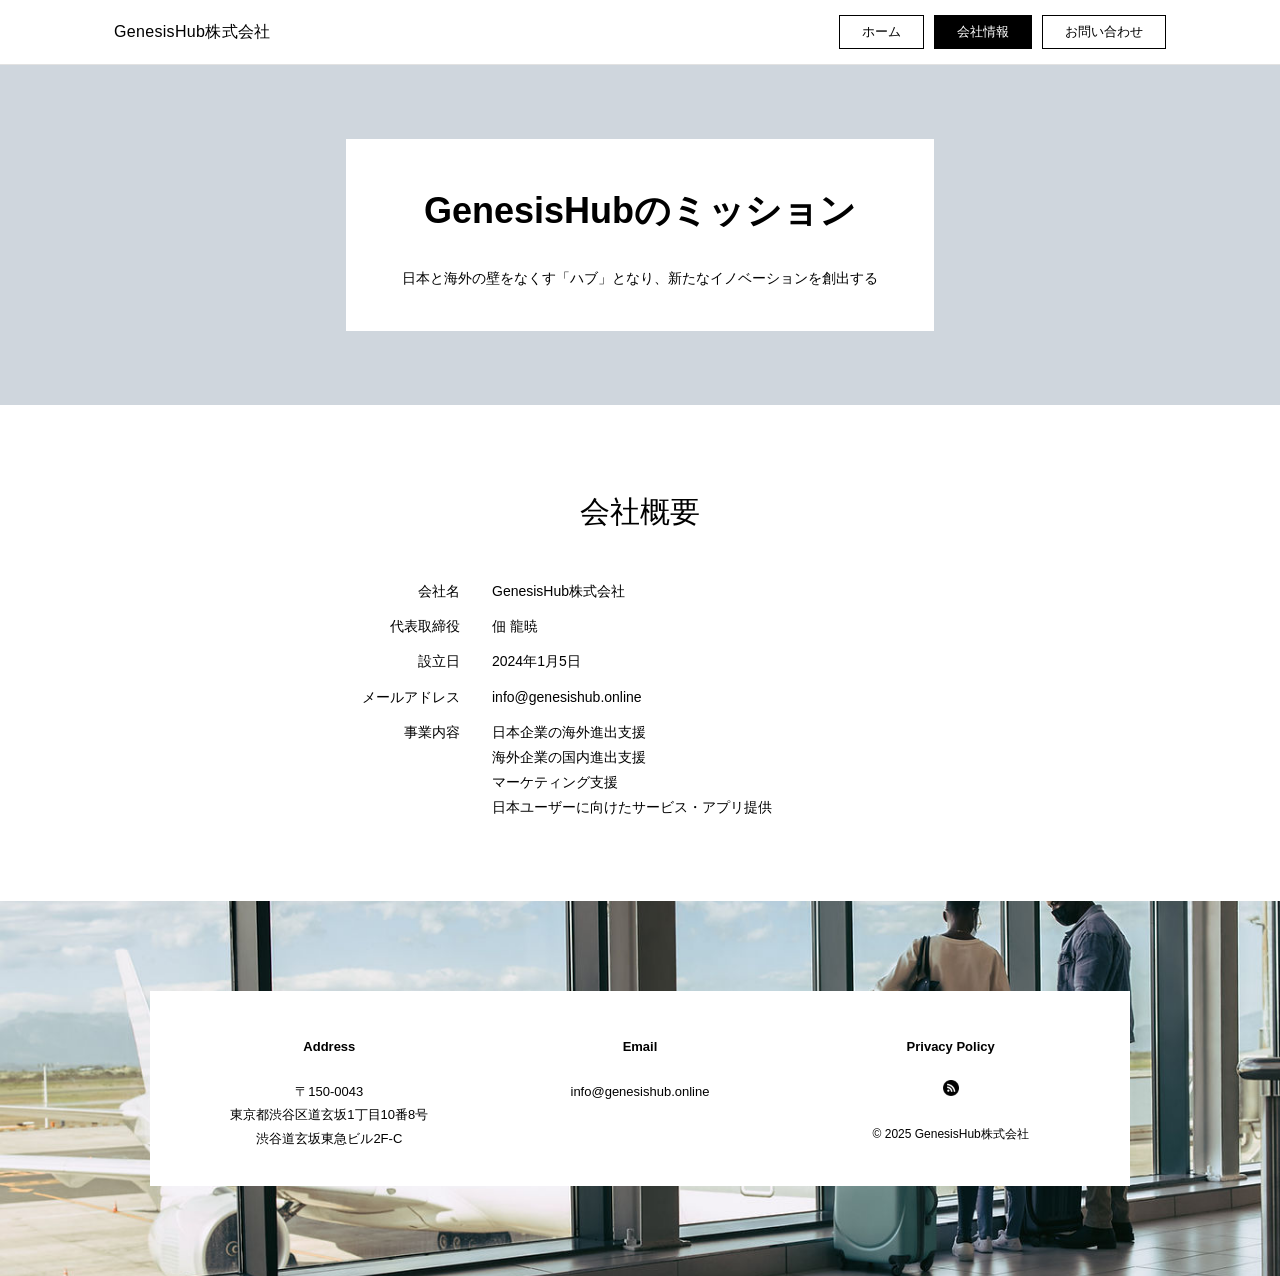
==== info.html @ 12818a6d "Migrate GenesisHub site from Wix to static HTML" ====
<!DOCTYPE html>
<html lang="ja">
<head>
  <meta charset="utf-8">
  <meta name="viewport" content="width=device-width, initial-scale=1">
  <title>会社情報 | GenesisHub</title>
  <meta name="description" content="GenesisHub株式会社の会社概要。日本と海外の壁をなくす「ハブ」となり、新たなイノベーションを創出する。">
  <link rel="canonical" href="https://www.genesishub.online/info">
  <link rel="icon" href="data:image/svg+xml,%3Csvg xmlns='http://www.w3.org/2000/svg' viewBox='0 0 32 32'%3E%3Crect width='32' height='32' fill='%23000'/%3E%3Ctext x='16' y='22' font-size='18' font-family='Helvetica,Arial' font-weight='700' fill='%23fff' text-anchor='middle'%3EG%3C/text%3E%3C/svg%3E">
  <link rel="stylesheet" href="style.css">
</head>
<body>

<header class="site-header">
  <div class="wrap">
    <a class="brand" href="./">GenesisHub株式会社</a>
    <nav class="nav" aria-label="メインメニュー">
      <a href="./">ホーム</a>
      <a href="info.html" aria-current="page">会社情報</a>
      <a href="./#contact">お問い合わせ</a>
    </nav>
  </div>
</header>

<main>
  <section class="page-hero">
    <div class="wrap">
      <div class="box">
        <h1>GenesisHubのミッション</h1>
        <p>日本と海外の壁をなくす「ハブ」となり、新たなイノベーションを創出する</p>
      </div>
    </div>
  </section>

  <section class="section company">
    <div class="wrap">
      <h2>会社概要</h2>
      <dl>
        <dt>会社名</dt><dd>GenesisHub株式会社</dd>
        <dt>代表取締役</dt><dd>佃 龍暁</dd>
        <dt>設立日</dt><dd>2024年1月5日</dd>
        <dt>メールアドレス</dt><dd><a href="mailto:info@genesishub.online">info@genesishub.online</a></dd>
        <dt>事業内容</dt>
        <dd>
          <ul>
            <li>日本企業の海外進出支援</li>
            <li>海外企業の国内進出支援</li>
            <li>マーケティング支援</li>
            <li>日本ユーザーに向けたサービス・アプリ提供</li>
          </ul>
        </dd>
      </dl>
    </div>
  </section>
</main>

<footer class="site-footer">
  <div class="wrap">
    <div class="box">
      <div>
        <h2>Address</h2>
        <p>〒150-0043<br>東京都渋谷区道玄坂1丁目10番8号<br>渋谷道玄坂東急ビル2F-C</p>
      </div>
      <div>
        <h2>Email</h2>
        <p><a href="mailto:info@genesishub.online">info@genesishub.online</a></p>
      </div>
      <div>
        <h2>Privacy Policy</h2>
        <a href="privacypolicy.html" aria-label="プライバシーポリシー"><img class="rss" src="images/rss.png" alt="" width="24" height="24"></a>
        <p class="copy">© 2025 GenesisHub株式会社</p>
      </div>
    </div>
  </div>
</footer>
</body>
</html>
---- style.css ----
/* GenesisHub株式会社 — static site styles (migrated from Wix) */
:root {
  --black: #000;
  --white: #fff;
  --gray: #8f8f8f;
  --line: #e2e2e2;
  --line-green: #06c755;
  --peach-a: #fdf6f3;
  --peach-b: #f3c8b8;
  --max: 1100px;
  --font: "Helvetica Neue", Helvetica, Arial, "Hiragino Kaku Gothic ProN", "Hiragino Sans", Meiryo, sans-serif;
}
* { box-sizing: border-box; }
html { scroll-behavior: smooth; }
body {
  margin: 0;
  font-family: var(--font);
  color: var(--black);
  background: var(--white);
  line-height: 1.8;
  font-size: 15px;
  -webkit-font-smoothing: antialiased;
}
a { color: inherit; text-decoration: none; }
img { max-width: 100%; display: block; }
.wrap { max-width: var(--max); margin: 0 auto; padding: 0 24px; }

/* Header */
.site-header {
  position: sticky; top: 0; z-index: 10;
  background: var(--white);
  border-bottom: 1px solid var(--line);
}
.site-header .wrap {
  display: flex; align-items: center; justify-content: space-between;
  height: 64px; gap: 16px;
}
.brand { font-size: 16px; letter-spacing: .02em; }
.nav { display: flex; gap: 10px; flex-wrap: wrap; justify-content: flex-end; }
.nav a {
  display: inline-block; padding: 7px 22px;
  border: 1px solid var(--black); font-size: 13px; line-height: 1.4;
  transition: background .15s, color .15s;
}
.nav a:hover, .nav a[aria-current="page"] { background: var(--black); color: var(--white); }

/* Hero (home) */
.hero {
  background: var(--black); color: var(--white);
  padding: 96px 0 104px;
}
.hero .wrap {
  display: grid; grid-template-columns: 1.05fr 1fr; gap: 56px; align-items: center;
}
.hero h1 {
  font-size: 40px; line-height: 1.2; font-weight: 700; margin: 0;
  letter-spacing: -.01em;
}
.hero h1 .ja { display: block; font-size: 32px; font-weight: 400; margin-top: 36px; }
.hero .lead p { margin: 0 0 22px; font-size: 15px; }
.hero .lead p:last-child { margin-bottom: 0; }
.hero .lead strong { font-weight: 700; }
.hero .lead::after { content: ""; display: block; width: 44px; height: 1px; background: var(--white); margin-top: 20px; }

/* Section heading pattern */
.section { padding: 80px 0; }
.section-title {
  text-align: center; font-size: 42px; font-weight: 700; line-height: 1.15;
  margin: 0 0 18px; letter-spacing: -.01em;
}
.section-title .ja { font-weight: 400; }
.section-sub { text-align: center; font-size: 13px; margin: 0 auto 56px; max-width: 760px; }

/* Services grid */
.cards { display: grid; grid-template-columns: repeat(4, 1fr); gap: 36px; }
.card { text-align: center; }
.card .icon {
  width: 121px; height: 121px; border-radius: 50%; object-fit: cover;
  margin: 0 auto 26px;
}
.card h3 { font-size: 17px; line-height: 1.35; margin: 0 0 22px; font-weight: 700; }
.card h3 .en { display: block; }
.card p { font-size: 13px; text-align: left; margin: 0; }
.card p.center { text-align: center; }

/* Strengths */
.strengths {
  background: linear-gradient(180deg, var(--peach-a) 0%, var(--peach-b) 100%);
}
.strengths .cards { gap: 40px; }
.strengths .shape { width: 64px; height: 64px; margin: 0 auto 26px; display: block; }
.strengths h3 { font-size: 24px; font-weight: 400; margin: 0 0 22px; line-height: 1.3; }
.strengths h3 .en { display: block; font-size: 19px; font-weight: 700; }
.strengths p { font-size: 13px; text-align: center; }

/* Services offered (games) */
.games .section-sub { margin-bottom: 40px; }
.banner { position: relative; overflow: hidden; }
.banner img { width: 100%; height: auto; }
.game {
  display: grid; grid-template-columns: 1fr 1.6fr; gap: 0; border: 1px solid var(--line);
  margin-top: 0;
}
.game .text { padding: 48px 40px; }
.game .text h2 { font-size: 34px; line-height: 1.15; margin: 0 0 22px; font-weight: 700; }
.game .text p { font-size: 13px; margin: 0 0 18px; }
.game .text h4 { font-size: 13px; margin: 26px 0 6px; }
.game .text ul { margin: 0 0 22px; padding-left: 20px; font-size: 13px; }
.game .text li { margin: 2px 0; }
.game .media img { width: 100%; height: 100%; object-fit: cover; }
.btn-line {
  display: inline-block; background: var(--line-green); color: var(--white);
  padding: 10px 24px; font-size: 13px; border-radius: 3px;
}
.btn-line:hover { filter: brightness(.95); }
.game-list { display: grid; grid-template-columns: 1fr 1fr; gap: 28px; margin-top: 28px; }
.game-list article { border: 1px solid var(--line); }
.game-list img { width: 100%; aspect-ratio: 16/9; object-fit: cover; }
.game-list h3 { font-size: 18px; margin: 18px 20px 6px; }
.game-list p { font-size: 13px; margin: 0 20px 20px; }

/* Contact */
.contact form {
  max-width: 760px; margin: 0 auto;
  display: grid; grid-template-columns: 1fr 1.4fr; gap: 20px 32px; align-items: start;
}
.contact label { display: block; font-size: 11px; margin-bottom: 4px; }
.contact input, .contact textarea {
  width: 100%; border: 1px solid var(--black); background: var(--white);
  padding: 8px 10px; font: inherit; font-size: 14px; border-radius: 0;
}
.contact textarea { min-height: 100%; height: 100%; resize: vertical; }
.contact .left { display: grid; gap: 14px; }
.contact .right { display: grid; height: 100%; }
.contact .right div { display: flex; flex-direction: column; height: 100%; }
.contact .right textarea { flex: 1; min-height: 220px; }
.contact button {
  grid-column: 1 / -1; width: 100%; background: var(--black); color: var(--white);
  border: 0; padding: 10px; font: inherit; font-size: 13px; cursor: pointer;
}
.contact button:hover { background: #222; }
.contact .note { grid-column: 1 / -1; font-size: 12px; color: var(--gray); text-align: center; margin: 0; }

/* Page hero (info) */
.page-hero {
  position: relative; min-height: 340px; display: flex; align-items: center;
  background: #cfd6dd url("images/hero-info.jpg") center / cover no-repeat;
}
.page-hero .box {
  background: var(--white); margin: 60px auto; padding: 40px 56px; max-width: 900px;
  text-align: center;
}
.page-hero h1 { font-size: 36px; margin: 0 0 22px; font-weight: 700; }
.page-hero p { margin: 0; font-size: 14px; }

/* Company table */
.company h2 { text-align: center; font-size: 30px; font-weight: 400; margin: 0 0 40px; }
.company dl {
  display: grid; grid-template-columns: 180px 1fr; gap: 10px 32px;
  max-width: 720px; margin: 0 auto; font-size: 14px;
}
.company dt { text-align: right; }
.company dd { margin: 0; }
.company dd ul { margin: 0; padding: 0; list-style: none; }

/* Privacy */
.policy { max-width: 860px; margin: 0 auto; font-size: 13px; }
.policy h1 { font-size: 44px; font-weight: 700; margin: 0 0 32px; }
.policy h2 { font-size: 13px; font-weight: 700; margin: 34px 0 8px; }
.policy ol, .policy ul { padding-left: 26px; margin: 8px 0; }
.policy li { margin: 4px 0; }
.policy .circled { list-style: none; padding-left: 26px; }
.policy .circled li { text-indent: -1.6em; }
.policy .dates { margin-top: 40px; }
.policy .dates p { margin: 2px 0; }

/* Footer */
.site-footer {
  position: relative; padding: 90px 0;
  background: #7a8a9a url("images/footer-bg.jpg") center / cover no-repeat;
}
.site-footer .box {
  background: var(--white); max-width: 980px; margin: 0 auto; padding: 44px 40px 36px;
  display: grid; grid-template-columns: repeat(3, 1fr); gap: 32px; text-align: center;
  font-size: 13px;
}
.site-footer h2 { font-size: 13px; font-weight: 700; margin: 0 0 22px; }
.site-footer p { margin: 0; }
.site-footer .rss { width: 16px; height: 16px; margin: 0 auto 22px; }
.site-footer .copy { margin-top: 28px; font-size: 12px; }

/* Responsive */
@media (max-width: 900px) {
  .cards { grid-template-columns: repeat(2, 1fr); }
  .hero .wrap { grid-template-columns: 1fr; gap: 36px; }
  .hero h1 { font-size: 32px; }
  .hero h1 .ja { font-size: 26px; margin-top: 24px; }
  .section-title { font-size: 32px; }
  .game { grid-template-columns: 1fr; }
  .game .media img { max-height: 380px; }
  .site-footer .box { grid-template-columns: 1fr; }
}
@media (max-width: 600px) {
  .site-header .wrap { height: auto; padding-top: 10px; padding-bottom: 10px; flex-direction: column; align-items: flex-start; }
  .nav a { padding: 6px 14px; }
  .cards { grid-template-columns: 1fr; }
  .card p { text-align: center; }
  .contact form { grid-template-columns: 1fr; }
  .contact .right textarea { min-height: 160px; }
  .company dl { grid-template-columns: 1fr; gap: 2px; }
  .company dt { text-align: left; font-weight: 700; margin-top: 12px; }
  .game-list { grid-template-columns: 1fr; }
  .page-hero .box { padding: 28px 22px; margin: 32px 16px; }
  .policy h1 { font-size: 32px; }
}
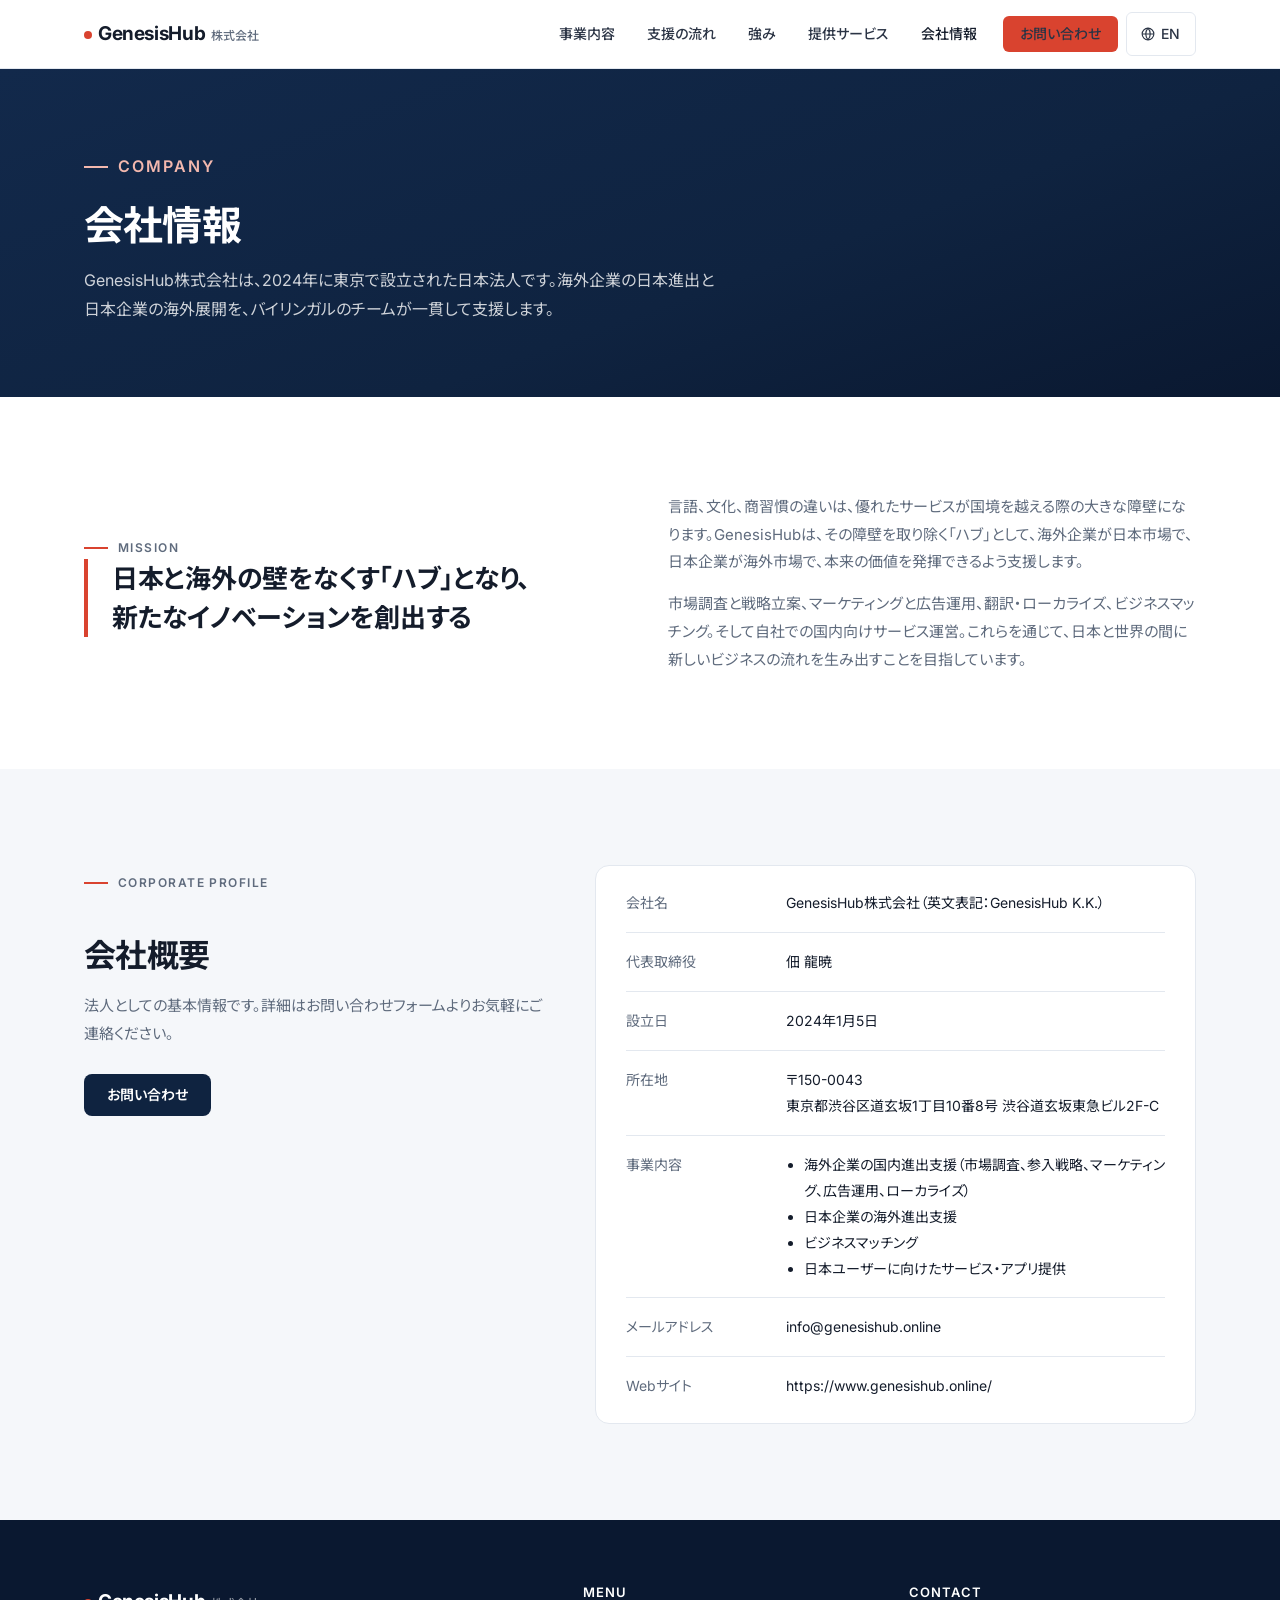
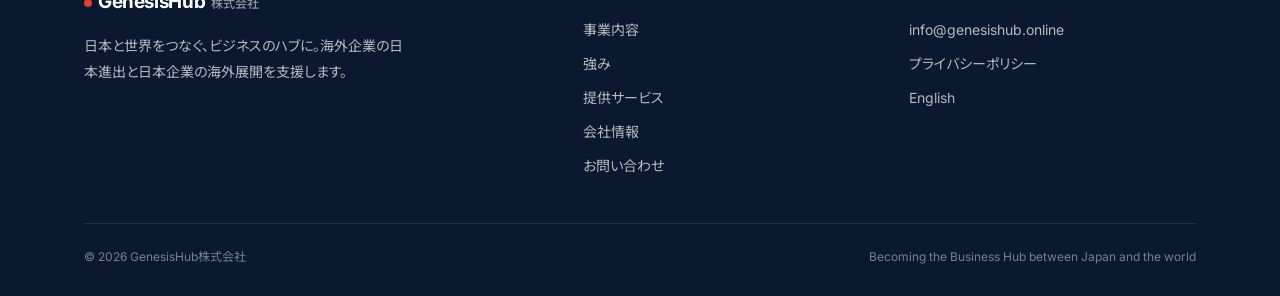
==== commit 92309867: "Redesign site: modern corporate look, JA trust-first and EN market-entry homepages - New design syst" ====
--- a/info.html
+++ b/info.html
@@ -3,21 +3,35 @@
 <head>
   <meta charset="utf-8">
   <meta name="viewport" content="width=device-width, initial-scale=1">
-  <title>会社情報 | GenesisHub</title>
-  <meta name="description" content="GenesisHub株式会社の会社概要。日本と海外の壁をなくす「ハブ」となり、新たなイノベーションを創出する。">
+  <title>会社情報 | GenesisHub株式会社</title>
+  <meta name="description" content="GenesisHub株式会社の会社情報。ミッション、会社概要、事業内容をご紹介します。">
   <link rel="canonical" href="https://www.genesishub.online/info">
-  <link rel="icon" href="data:image/svg+xml,%3Csvg xmlns='http://www.w3.org/2000/svg' viewBox='0 0 32 32'%3E%3Crect width='32' height='32' fill='%23000'/%3E%3Ctext x='16' y='22' font-size='18' font-family='Helvetica,Arial' font-weight='700' fill='%23fff' text-anchor='middle'%3EG%3C/text%3E%3C/svg%3E">
+  <meta property="og:title" content="会社情報 | GenesisHub株式会社">
+  <meta property="og:description" content="日本と海外の壁をなくす「ハブ」となり、新たなイノベーションを創出する。">
+  <meta property="og:url" content="https://www.genesishub.online/info">
+  <link rel="icon" href="data:image/svg+xml,%3Csvg xmlns='http://www.w3.org/2000/svg' viewBox='0 0 32 32'%3E%3Crect width='32' height='32' rx='6' fill='%230f2340'/%3E%3Ctext x='16' y='22' font-size='18' font-family='Helvetica,Arial' font-weight='700' fill='%23fff' text-anchor='middle'%3EG%3C/text%3E%3Ccircle cx='25' cy='8' r='3' fill='%23d9432f'/%3E%3C/svg%3E">
+  <link rel="preconnect" href="https://fonts.googleapis.com">
+  <link rel="preconnect" href="https://fonts.gstatic.com" crossorigin>
+  <link rel="stylesheet" href="https://fonts.googleapis.com/css2?family=Inter:wght@400;500;600;700&family=Noto+Sans+JP:wght@400;500;700&display=swap">
   <link rel="stylesheet" href="style.css">
 </head>
 <body>
 
 <header class="site-header">
   <div class="wrap">
-    <a class="brand" href="./">GenesisHub株式会社</a>
-    <nav class="nav" aria-label="メインメニュー">
-      <a href="./">ホーム</a>
+    <a class="brand" href="./"><span class="dot"></span>GenesisHub <small>株式会社</small></a>
+    <button class="menu-btn" type="button" aria-label="メニュー" aria-expanded="false" aria-controls="nav"><span></span></button>
+    <nav class="nav" id="nav" aria-label="メインメニュー">
+      <a href="./#services">事業内容</a>
+      <a href="./#process">支援の流れ</a>
+      <a href="./#strengths">強み</a>
+      <a href="./#products">提供サービス</a>
       <a href="info.html" aria-current="page">会社情報</a>
-      <a href="./#contact">お問い合わせ</a>
+      <a class="btn btn-primary" href="./#contact">お問い合わせ</a>
+      <a class="lang" href="en/" hreflang="en" lang="en" title="English">
+        <svg viewBox="0 0 24 24" fill="none" stroke="currentColor" stroke-width="2" aria-hidden="true"><circle cx="12" cy="12" r="10"/><path d="M2 12h20M12 2a15 15 0 0 1 0 20M12 2a15 15 0 0 0 0 20"/></svg>
+        EN
+      </a>
     </nav>
   </div>
 </header>
@@ -25,53 +39,85 @@
 <main>
   <section class="page-hero">
     <div class="wrap">
-      <div class="box">
-        <h1>GenesisHubのミッション</h1>
-        <p>日本と海外の壁をなくす「ハブ」となり、新たなイノベーションを創出する</p>
+      <p class="eyebrow">Company</p>
+      <h1>会社情報</h1>
+      <p>GenesisHub株式会社は、2024年に東京で設立された日本法人です。海外企業の日本進出と日本企業の海外展開を、バイリンガルのチームが一貫して支援します。</p>
+    </div>
+  </section>
+
+  <section class="section">
+    <div class="wrap">
+      <div class="mission">
+        <div>
+          <p class="eyebrow">Mission</p>
+          <blockquote>日本と海外の壁をなくす「ハブ」となり、<br>新たなイノベーションを創出する</blockquote>
+        </div>
+        <div>
+          <p>言語、文化、商習慣の違いは、優れたサービスが国境を越える際の大きな障壁になります。GenesisHubは、その障壁を取り除く「ハブ」として、海外企業が日本市場で、日本企業が海外市場で、本来の価値を発揮できるよう支援します。</p>
+          <p style="margin-top:14px">市場調査と戦略立案、マーケティングと広告運用、翻訳・ローカライズ、ビジネスマッチング。そして自社での国内向けサービス運営。これらを通じて、日本と世界の間に新しいビジネスの流れを生み出すことを目指しています。</p>
+        </div>
       </div>
     </div>
   </section>
 
-  <section class="section company">
+  <section class="section alt">
     <div class="wrap">
-      <h2>会社概要</h2>
-      <dl>
-        <dt>会社名</dt><dd>GenesisHub株式会社</dd>
-        <dt>代表取締役</dt><dd>佃 龍暁</dd>
-        <dt>設立日</dt><dd>2024年1月5日</dd>
-        <dt>メールアドレス</dt><dd><a href="mailto:info@genesishub.online">info@genesishub.online</a></dd>
-        <dt>事業内容</dt>
-        <dd>
-          <ul>
-            <li>日本企業の海外進出支援</li>
-            <li>海外企業の国内進出支援</li>
-            <li>マーケティング支援</li>
-            <li>日本ユーザーに向けたサービス・アプリ提供</li>
-          </ul>
-        </dd>
-      </dl>
+      <div class="company-card">
+        <div class="intro">
+          <p class="eyebrow">Corporate Profile</p>
+          <h2>会社概要</h2>
+          <p>法人としての基本情報です。詳細はお問い合わせフォームよりお気軽にご連絡ください。</p>
+          <a class="btn btn-navy" href="./#contact">お問い合わせ</a>
+        </div>
+        <dl>
+          <div class="row"><dt>会社名</dt><dd>GenesisHub株式会社（英文表記：GenesisHub K.K.）</dd></div>
+          <div class="row"><dt>代表取締役</dt><dd>佃 龍暁</dd></div>
+          <div class="row"><dt>設立日</dt><dd>2024年1月5日</dd></div>
+          <div class="row"><dt>所在地</dt><dd>〒150-0043<br>東京都渋谷区道玄坂1丁目10番8号 渋谷道玄坂東急ビル2F-C</dd></div>
+          <div class="row"><dt>事業内容</dt><dd><ul><li>海外企業の国内進出支援（市場調査、参入戦略、マーケティング、広告運用、ローカライズ）</li><li>日本企業の海外進出支援</li><li>ビジネスマッチング</li><li>日本ユーザーに向けたサービス・アプリ提供</li></ul></dd></div>
+          <div class="row"><dt>メールアドレス</dt><dd><a href="mailto:info@genesishub.online">info@genesishub.online</a></dd></div>
+          <div class="row"><dt>Webサイト</dt><dd><a href="https://www.genesishub.online/">https://www.genesishub.online/</a></dd></div>
+        </dl>
+      </div>
     </div>
+  </section>
+
   </section>
 </main>
 
 <footer class="site-footer">
   <div class="wrap">
-    <div class="box">
+    <div class="cols">
       <div>
-        <h2>Address</h2>
-        <p>〒150-0043<br>東京都渋谷区道玄坂1丁目10番8号<br>渋谷道玄坂東急ビル2F-C</p>
+        <a class="brand" href="./"><span class="dot"></span>GenesisHub <small>株式会社</small></a>
+        <p class="tagline">日本と世界をつなぐ、ビジネスのハブに。海外企業の日本進出と日本企業の海外展開を支援します。</p>
       </div>
       <div>
-        <h2>Email</h2>
-        <p><a href="mailto:info@genesishub.online">info@genesishub.online</a></p>
+        <h2>Menu</h2>
+        <ul>
+          <li><a href="./#services">事業内容</a></li>
+          <li><a href="./#strengths">強み</a></li>
+          <li><a href="./#products">提供サービス</a></li>
+          <li><a href="info.html">会社情報</a></li>
+          <li><a href="./#contact">お問い合わせ</a></li>
+        </ul>
       </div>
       <div>
-        <h2>Privacy Policy</h2>
-        <a href="privacypolicy.html" aria-label="プライバシーポリシー"><img class="rss" src="images/rss.png" alt="" width="24" height="24"></a>
-        <p class="copy">© 2025 GenesisHub株式会社</p>
+        <h2>Contact</h2>
+        <ul>
+          <li><a href="mailto:info@genesishub.online">info@genesishub.online</a></li>
+          <li><a href="privacypolicy.html">プライバシーポリシー</a></li>
+          <li><a href="en/" hreflang="en" lang="en">English</a></li>
+        </ul>
       </div>
+    </div>
+    <div class="bottom">
+      <p>© 2026 GenesisHub株式会社</p>
+      <p>Becoming the Business Hub between Japan and the world</p>
     </div>
   </div>
 </footer>
+
+<script src="site.js" defer></script>
 </body>
 </html>
--- a/style.css
+++ b/style.css
@@ -1,215 +1,283 @@
-/* GenesisHub株式会社 — static site styles (migrated from Wix) */
+/* GenesisHub株式会社 — site styles (redesign 2026) */
 :root {
-  --black: #000;
-  --white: #fff;
-  --gray: #8f8f8f;
-  --line: #e2e2e2;
+  --navy: #0f2340;
+  --navy-deep: #0a1830;
+  --ink: #141c2b;
+  --text: #2b3445;
+  --muted: #5f6b7d;
+  --accent: #d9432f;
+  --accent-dark: #b9351f;
+  --accent-soft: #fbe9e6;
+  --bg: #ffffff;
+  --surface: #f5f7fa;
+  --border: #e3e8ef;
   --line-green: #06c755;
-  --peach-a: #fdf6f3;
-  --peach-b: #f3c8b8;
-  --max: 1100px;
-  --font: "Helvetica Neue", Helvetica, Arial, "Hiragino Kaku Gothic ProN", "Hiragino Sans", Meiryo, sans-serif;
+  --max: 1160px;
+  --radius: 14px;
+  --shadow: 0 1px 2px rgba(15,35,64,.05), 0 8px 24px -12px rgba(15,35,64,.18);
+  --font: "Inter", "Noto Sans JP", "Hiragino Sans", "Hiragino Kaku Gothic ProN", Meiryo, system-ui, sans-serif;
 }
 * { box-sizing: border-box; }
-html { scroll-behavior: smooth; }
+html { scroll-behavior: smooth; scroll-padding-top: 84px; }
 body {
-  margin: 0;
-  font-family: var(--font);
-  color: var(--black);
-  background: var(--white);
-  line-height: 1.8;
-  font-size: 15px;
-  -webkit-font-smoothing: antialiased;
+  margin: 0; font-family: var(--font); color: var(--text); background: var(--bg);
+  line-height: 1.85; font-size: 15px; -webkit-font-smoothing: antialiased;
+  font-feature-settings: "palt";
 }
 a { color: inherit; text-decoration: none; }
 img { max-width: 100%; display: block; }
+h1, h2, h3, h4 { color: var(--ink); line-height: 1.3; margin: 0; letter-spacing: -.01em; }
+p { margin: 0; }
 .wrap { max-width: var(--max); margin: 0 auto; padding: 0 24px; }
+.sr-only { position: absolute; width: 1px; height: 1px; overflow: hidden; clip: rect(0 0 0 0); white-space: nowrap; }
+
+/* Buttons */
+.btn {
+  display: inline-flex; align-items: center; justify-content: center; gap: 8px;
+  padding: 12px 22px; border-radius: 8px; font-size: 14px; font-weight: 600; line-height: 1.2;
+  border: 1px solid transparent; cursor: pointer; transition: background .15s, color .15s, border-color .15s, transform .15s;
+  font-family: inherit;
+}
+.btn-primary { background: var(--accent); color: #fff; }
+.btn-primary:hover { background: var(--accent-dark); }
+.btn-outline { border-color: rgba(255,255,255,.4); color: #fff; }
+.btn-outline:hover { background: rgba(255,255,255,.1); }
+.btn-ghost { border-color: var(--border); color: var(--ink); background: #fff; }
+.btn-ghost:hover { border-color: var(--navy); }
+.btn-navy { background: var(--navy); color: #fff; }
+.btn-navy:hover { background: var(--navy-deep); }
+.btn-line { background: var(--line-green); color: #fff; }
+.btn-line:hover { filter: brightness(.94); }
+.btn svg { width: 16px; height: 16px; }
 
 /* Header */
 .site-header {
-  position: sticky; top: 0; z-index: 10;
-  background: var(--white);
-  border-bottom: 1px solid var(--line);
-}
-.site-header .wrap {
-  display: flex; align-items: center; justify-content: space-between;
-  height: 64px; gap: 16px;
-}
-.brand { font-size: 16px; letter-spacing: .02em; }
-.nav { display: flex; gap: 10px; flex-wrap: wrap; justify-content: flex-end; }
-.nav a {
-  display: inline-block; padding: 7px 22px;
-  border: 1px solid var(--black); font-size: 13px; line-height: 1.4;
-  transition: background .15s, color .15s;
-}
-.nav a:hover, .nav a[aria-current="page"] { background: var(--black); color: var(--white); }
-
-/* Hero (home) */
+  position: sticky; top: 0; z-index: 50;
+  background: rgba(255,255,255,.92); backdrop-filter: saturate(160%) blur(10px);
+  border-bottom: 1px solid var(--border);
+}
+.site-header .wrap { display: flex; align-items: center; justify-content: space-between; height: 68px; gap: 24px; }
+.brand { display: flex; align-items: baseline; gap: 6px; font-weight: 700; font-size: 19px; color: var(--ink); letter-spacing: -.02em; white-space: nowrap; }
+.brand .dot { display: inline-block; width: 8px; height: 8px; border-radius: 50%; background: var(--accent); transform: translateY(-1px); }
+.brand small { font-size: 12px; font-weight: 500; color: var(--muted); letter-spacing: 0; }
+.nav { display: flex; align-items: center; gap: 4px; }
+.nav a { padding: 8px 14px; font-size: 14px; font-weight: 500; color: var(--text); border-radius: 6px; }
+.nav a:hover { color: var(--ink); background: var(--surface); }
+.nav a[aria-current="page"] { color: var(--ink); }
+.nav .btn { margin-left: 8px; padding: 9px 16px; }
+.lang {
+  display: inline-flex; align-items: center; gap: 6px; padding: 7px 12px; margin-left: 4px;
+  border: 1px solid var(--border); border-radius: 999px; font-size: 12px; font-weight: 600; letter-spacing: .04em; color: var(--muted);
+}
+.lang:hover { color: var(--ink); border-color: var(--navy); }
+.lang svg { width: 14px; height: 14px; }
+.menu-btn { display: none; background: none; border: 1px solid var(--border); border-radius: 8px; width: 42px; height: 42px; cursor: pointer; align-items: center; justify-content: center; }
+.menu-btn span { display: block; width: 18px; height: 2px; background: var(--ink); position: relative; }
+.menu-btn span::before, .menu-btn span::after { content: ""; position: absolute; left: 0; width: 18px; height: 2px; background: var(--ink); }
+.menu-btn span::before { top: -6px; } .menu-btn span::after { top: 6px; }
+
+/* Hero */
 .hero {
-  background: var(--black); color: var(--white);
-  padding: 96px 0 104px;
-}
-.hero .wrap {
-  display: grid; grid-template-columns: 1.05fr 1fr; gap: 56px; align-items: center;
-}
-.hero h1 {
-  font-size: 40px; line-height: 1.2; font-weight: 700; margin: 0;
-  letter-spacing: -.01em;
-}
-.hero h1 .ja { display: block; font-size: 32px; font-weight: 400; margin-top: 36px; }
-.hero .lead p { margin: 0 0 22px; font-size: 15px; }
-.hero .lead p:last-child { margin-bottom: 0; }
-.hero .lead strong { font-weight: 700; }
-.hero .lead::after { content: ""; display: block; width: 44px; height: 1px; background: var(--white); margin-top: 20px; }
-
-/* Section heading pattern */
-.section { padding: 80px 0; }
-.section-title {
-  text-align: center; font-size: 42px; font-weight: 700; line-height: 1.15;
-  margin: 0 0 18px; letter-spacing: -.01em;
-}
-.section-title .ja { font-weight: 400; }
-.section-sub { text-align: center; font-size: 13px; margin: 0 auto 56px; max-width: 760px; }
-
-/* Services grid */
-.cards { display: grid; grid-template-columns: repeat(4, 1fr); gap: 36px; }
-.card { text-align: center; }
-.card .icon {
-  width: 121px; height: 121px; border-radius: 50%; object-fit: cover;
-  margin: 0 auto 26px;
-}
-.card h3 { font-size: 17px; line-height: 1.35; margin: 0 0 22px; font-weight: 700; }
-.card h3 .en { display: block; }
-.card p { font-size: 13px; text-align: left; margin: 0; }
-.card p.center { text-align: center; }
+  position: relative; overflow: hidden; color: #fff;
+  background: radial-gradient(1200px 600px at 85% -10%, rgba(217,67,47,.22), transparent 60%),
+              linear-gradient(160deg, #12294b 0%, var(--navy) 55%, var(--navy-deep) 100%);
+  padding: 96px 0 88px;
+}
+.hero::before {
+  content: ""; position: absolute; inset: 0; pointer-events: none; opacity: .5;
+  background-image: linear-gradient(rgba(255,255,255,.045) 1px, transparent 1px), linear-gradient(90deg, rgba(255,255,255,.045) 1px, transparent 1px);
+  background-size: 48px 48px;
+  mask-image: radial-gradient(ellipse at 50% 30%, #000 30%, transparent 75%);
+}
+.hero .wrap { position: relative; }
+.hero-copy { max-width: 800px; }
+.eyebrow { display: inline-flex; align-items: center; gap: 10px; font-size: 12px; font-weight: 600; letter-spacing: .12em; text-transform: uppercase; color: var(--accent); }
+.eyebrow::before { content: ""; width: 24px; height: 2px; background: var(--accent); }
+.hero .eyebrow { color: #f3b8ae; } .hero .eyebrow::before { background: #f3b8ae; }
+.hero h1 { color: #fff; font-size: 48px; line-height: 1.18; font-weight: 700; margin: 22px 0 20px; letter-spacing: -.02em; }
+.hero h1 .sub { display: block; font-size: 20px; font-weight: 400; color: rgba(255,255,255,.75); margin-top: 14px; letter-spacing: 0; }
+.hero .lead { font-size: 16px; color: rgba(255,255,255,.82); max-width: 640px; }
+.hero .actions { display: flex; flex-wrap: wrap; gap: 12px; margin-top: 34px; }
+/* Trust strip */
+.strip { border-bottom: 1px solid var(--border); background: #fff; }
+.strip ul { list-style: none; margin: 0; padding: 0; display: grid; grid-template-columns: repeat(4, 1fr); }
+.strip li { display: flex; align-items: center; gap: 10px; padding: 20px 18px; font-size: 13.5px; font-weight: 500; color: var(--ink); border-left: 1px solid var(--border); }
+.strip li:first-child { border-left: 0; padding-left: 0; }
+.strip li svg { width: 22px; height: 22px; color: var(--accent); flex: none; }
+
+/* Sections */
+.section { padding: 96px 0; }
+.section.alt { background: var(--surface); }
+.section-head { max-width: 720px; margin-bottom: 56px; }
+.section-head.center { margin-left: auto; margin-right: auto; text-align: center; }
+.section-head.center .eyebrow::before { display: none; }
+.section-head h2 { font-size: 36px; font-weight: 700; margin: 14px 0 16px; letter-spacing: -.02em; }
+.section-head h2 .en { display: block; font-size: 14px; font-weight: 600; color: var(--muted); letter-spacing: .06em; margin-top: 6px; }
+.section-head p { color: var(--muted); font-size: 15px; }
+
+/* Service cards */
+.grid-3 { display: grid; grid-template-columns: repeat(3, 1fr); gap: 24px; }
+.grid-2 { display: grid; grid-template-columns: repeat(2, 1fr); gap: 24px; }
+.svc {
+  background: #fff; border: 1px solid var(--border); border-radius: var(--radius); padding: 30px 28px;
+  transition: transform .2s, box-shadow .2s, border-color .2s;
+}
+.svc:hover { transform: translateY(-3px); box-shadow: var(--shadow); border-color: #d3dae4; }
+.svc .ico { width: 48px; height: 48px; border-radius: 12px; background: var(--accent-soft); color: var(--accent); display: grid; place-items: center; margin-bottom: 22px; }
+.svc .ico svg { width: 24px; height: 24px; }
+.svc h3 { font-size: 18px; margin-bottom: 6px; }
+.svc h3 .en { display: block; font-size: 12px; font-weight: 600; color: var(--muted); letter-spacing: .04em; margin-top: 4px; }
+.svc p { font-size: 14px; color: var(--muted); margin-top: 12px; }
+
+/* Process */
+.steps { list-style: none; margin: 0; padding: 0; display: grid; grid-template-columns: repeat(4, 1fr); gap: 24px; counter-reset: step; position: relative; }
+.steps::before { content: ""; position: absolute; top: 26px; left: 12%; right: 12%; height: 1px; background: var(--border); }
+.steps li { position: relative; padding-top: 72px; }
+.steps li::before {
+  counter-increment: step; content: counter(step, decimal-leading-zero);
+  position: absolute; top: 0; left: 0; width: 52px; height: 52px; border-radius: 50%;
+  display: grid; place-items: center; background: var(--navy); color: #fff; font-weight: 700; font-size: 15px;
+  box-shadow: 0 0 0 8px var(--surface);
+}
+.section:not(.alt) .steps li::before { box-shadow: 0 0 0 8px #fff; }
+.steps h3 { font-size: 17px; margin-bottom: 8px; }
+.steps p { font-size: 14px; color: var(--muted); }
 
 /* Strengths */
-.strengths {
-  background: linear-gradient(180deg, var(--peach-a) 0%, var(--peach-b) 100%);
-}
-.strengths .cards { gap: 40px; }
-.strengths .shape { width: 64px; height: 64px; margin: 0 auto 26px; display: block; }
-.strengths h3 { font-size: 24px; font-weight: 400; margin: 0 0 22px; line-height: 1.3; }
-.strengths h3 .en { display: block; font-size: 19px; font-weight: 700; }
-.strengths p { font-size: 13px; text-align: center; }
-
-/* Services offered (games) */
-.games .section-sub { margin-bottom: 40px; }
-.banner { position: relative; overflow: hidden; }
-.banner img { width: 100%; height: auto; }
-.game {
-  display: grid; grid-template-columns: 1fr 1.6fr; gap: 0; border: 1px solid var(--line);
-  margin-top: 0;
-}
-.game .text { padding: 48px 40px; }
-.game .text h2 { font-size: 34px; line-height: 1.15; margin: 0 0 22px; font-weight: 700; }
-.game .text p { font-size: 13px; margin: 0 0 18px; }
-.game .text h4 { font-size: 13px; margin: 26px 0 6px; }
-.game .text ul { margin: 0 0 22px; padding-left: 20px; font-size: 13px; }
-.game .text li { margin: 2px 0; }
-.game .media img { width: 100%; height: 100%; object-fit: cover; }
-.btn-line {
-  display: inline-block; background: var(--line-green); color: var(--white);
-  padding: 10px 24px; font-size: 13px; border-radius: 3px;
-}
-.btn-line:hover { filter: brightness(.95); }
-.game-list { display: grid; grid-template-columns: 1fr 1fr; gap: 28px; margin-top: 28px; }
-.game-list article { border: 1px solid var(--line); }
-.game-list img { width: 100%; aspect-ratio: 16/9; object-fit: cover; }
-.game-list h3 { font-size: 18px; margin: 18px 20px 6px; }
-.game-list p { font-size: 13px; margin: 0 20px 20px; }
+.why { display: grid; grid-template-columns: 1fr 1fr; gap: 24px; }
+.why article { display: grid; grid-template-columns: 56px 1fr; gap: 20px; padding: 28px; border-radius: var(--radius); background: #fff; border: 1px solid var(--border); }
+.why .num { font-size: 13px; font-weight: 700; color: var(--accent); letter-spacing: .08em; padding-top: 4px; }
+.why h3 { font-size: 19px; margin-bottom: 6px; }
+.why h3 .en { display: block; font-size: 12px; font-weight: 600; color: var(--muted); letter-spacing: .04em; margin-top: 2px; }
+.why p { font-size: 14px; color: var(--muted); margin-top: 10px; }
+
+/* Products */
+.feature { display: grid; grid-template-columns: 1.1fr 1fr; border: 1px solid var(--border); border-radius: var(--radius); overflow: hidden; background: #fff; }
+.feature .media { position: relative; min-height: 360px; background: #0b1b2a; }
+.feature .media img { width: 100%; height: 100%; object-fit: cover; position: absolute; inset: 0; }
+.feature .body { padding: 44px 44px; }
+.feature .tag { display: inline-block; font-size: 12px; font-weight: 600; color: var(--accent); background: var(--accent-soft); padding: 4px 10px; border-radius: 999px; margin-bottom: 14px; }
+.feature h3 { font-size: 28px; margin-bottom: 14px; }
+.feature p { font-size: 14px; color: var(--muted); margin-bottom: 14px; }
+.feature dl { margin: 18px 0 24px; display: grid; grid-template-columns: auto 1fr; gap: 6px 18px; font-size: 13px; }
+.feature dt { color: var(--muted); white-space: nowrap; } .feature dd { margin: 0; color: var(--ink); }
+.products { display: grid; grid-template-columns: 1fr 1fr; gap: 24px; margin-top: 24px; }
+.product { border: 1px solid var(--border); border-radius: var(--radius); overflow: hidden; background: #fff; }
+.product img { width: 100%; aspect-ratio: 16/8; object-fit: cover; }
+.product .body { padding: 22px 26px 26px; }
+.product h3 { font-size: 18px; margin-bottom: 6px; }
+.product p { font-size: 14px; color: var(--muted); }
+
+/* Company snapshot */
+.company-card { display: grid; grid-template-columns: 1fr 1.3fr; gap: 48px; align-items: start; }
+.company-card .intro h2 { font-size: 32px; margin: 14px 0 16px; letter-spacing: -.02em; }
+.company-card .intro p { color: var(--muted); margin-bottom: 26px; }
+.company-card dl { margin: 0; background: #fff; border: 1px solid var(--border); border-radius: var(--radius); padding: 8px 30px; }
+.company-card .row { display: grid; grid-template-columns: 140px 1fr; gap: 20px; padding: 16px 0; border-bottom: 1px solid var(--border); font-size: 14px; }
+.company-card .row:last-child { border-bottom: 0; }
+.company-card dt { color: var(--muted); } .company-card dd { margin: 0; color: var(--ink); }
+.company-card dd ul { margin: 0; padding-left: 18px; }
 
 /* Contact */
-.contact form {
-  max-width: 760px; margin: 0 auto;
-  display: grid; grid-template-columns: 1fr 1.4fr; gap: 20px 32px; align-items: start;
-}
-.contact label { display: block; font-size: 11px; margin-bottom: 4px; }
-.contact input, .contact textarea {
-  width: 100%; border: 1px solid var(--black); background: var(--white);
-  padding: 8px 10px; font: inherit; font-size: 14px; border-radius: 0;
-}
-.contact textarea { min-height: 100%; height: 100%; resize: vertical; }
-.contact .left { display: grid; gap: 14px; }
-.contact .right { display: grid; height: 100%; }
-.contact .right div { display: flex; flex-direction: column; height: 100%; }
-.contact .right textarea { flex: 1; min-height: 220px; }
-.contact button {
-  grid-column: 1 / -1; width: 100%; background: var(--black); color: var(--white);
-  border: 0; padding: 10px; font: inherit; font-size: 13px; cursor: pointer;
-}
-.contact button:hover { background: #222; }
-.contact .note { grid-column: 1 / -1; font-size: 12px; color: var(--gray); text-align: center; margin: 0; }
-
-/* Page hero (info) */
-.page-hero {
-  position: relative; min-height: 340px; display: flex; align-items: center;
-  background: #cfd6dd url("images/hero-info.jpg") center / cover no-repeat;
-}
-.page-hero .box {
-  background: var(--white); margin: 60px auto; padding: 40px 56px; max-width: 900px;
-  text-align: center;
-}
-.page-hero h1 { font-size: 36px; margin: 0 0 22px; font-weight: 700; }
-.page-hero p { margin: 0; font-size: 14px; }
-
-/* Company table */
-.company h2 { text-align: center; font-size: 30px; font-weight: 400; margin: 0 0 40px; }
-.company dl {
-  display: grid; grid-template-columns: 180px 1fr; gap: 10px 32px;
-  max-width: 720px; margin: 0 auto; font-size: 14px;
-}
-.company dt { text-align: right; }
-.company dd { margin: 0; }
-.company dd ul { margin: 0; padding: 0; list-style: none; }
-
-/* Privacy */
-.policy { max-width: 860px; margin: 0 auto; font-size: 13px; }
-.policy h1 { font-size: 44px; font-weight: 700; margin: 0 0 32px; }
-.policy h2 { font-size: 13px; font-weight: 700; margin: 34px 0 8px; }
-.policy ol, .policy ul { padding-left: 26px; margin: 8px 0; }
-.policy li { margin: 4px 0; }
-.policy .circled { list-style: none; padding-left: 26px; }
-.policy .circled li { text-indent: -1.6em; }
-.policy .dates { margin-top: 40px; }
-.policy .dates p { margin: 2px 0; }
+.contact-grid { display: grid; grid-template-columns: .9fr 1.1fr; gap: 56px; align-items: start; }
+.contact-info h2 { font-size: 36px; margin: 14px 0 16px; letter-spacing: -.02em; }
+.contact-info p { color: var(--muted); }
+.contact-info .meta { margin-top: 32px; display: grid; gap: 18px; }
+.contact-info .meta div { display: grid; grid-template-columns: 40px 1fr; gap: 14px; align-items: start; font-size: 14px; }
+.contact-info .meta svg { width: 40px; height: 40px; padding: 9px; border-radius: 10px; background: var(--accent-soft); color: var(--accent); }
+.contact-info .meta strong { display: block; color: var(--ink); font-weight: 600; margin-bottom: 2px; }
+.contact-info .meta a:hover { color: var(--accent); }
+.form-card { background: #fff; border: 1px solid var(--border); border-radius: var(--radius); padding: 36px; box-shadow: var(--shadow); }
+.form-card .row2 { display: grid; grid-template-columns: 1fr 1fr; gap: 18px; }
+.form-card .field { margin-bottom: 18px; }
+.form-card label { display: block; font-size: 13px; font-weight: 600; color: var(--ink); margin-bottom: 6px; }
+.form-card label .req { color: var(--accent); margin-left: 3px; }
+.form-card input, .form-card textarea {
+  width: 100%; border: 1px solid #cfd6e0; border-radius: 8px; background: #fff; padding: 11px 13px;
+  font: inherit; font-size: 14px; color: var(--ink); transition: border-color .15s, box-shadow .15s;
+}
+.form-card input:focus, .form-card textarea:focus { outline: none; border-color: var(--navy); box-shadow: 0 0 0 3px rgba(15,35,64,.12); }
+.form-card textarea { min-height: 150px; resize: vertical; }
+.form-card button { width: 100%; margin-top: 4px; padding: 14px; font-size: 15px; }
+.form-card button:disabled { opacity: .6; cursor: default; }
+.form-card .note { font-size: 12px; color: var(--muted); text-align: center; margin-top: 14px; }
+.form-status { font-size: 14px; margin-top: 16px; padding: 12px 14px; border-radius: 8px; border: 1px solid; }
+.form-status.ok { color: #1f6b3a; border-color: #b7dfc4; background: #eef8f1; }
+.form-status.error { color: #9b1c1c; border-color: #f0c1c1; background: #fdf0f0; }
 
 /* Footer */
-.site-footer {
-  position: relative; padding: 90px 0;
-  background: #7a8a9a url("images/footer-bg.jpg") center / cover no-repeat;
-}
-.site-footer .box {
-  background: var(--white); max-width: 980px; margin: 0 auto; padding: 44px 40px 36px;
-  display: grid; grid-template-columns: repeat(3, 1fr); gap: 32px; text-align: center;
-  font-size: 13px;
-}
-.site-footer h2 { font-size: 13px; font-weight: 700; margin: 0 0 22px; }
-.site-footer p { margin: 0; }
-.site-footer .rss { width: 16px; height: 16px; margin: 0 auto 22px; }
-.site-footer .copy { margin-top: 28px; font-size: 12px; }
+.site-footer { background: var(--navy-deep); color: rgba(255,255,255,.7); padding: 64px 0 28px; font-size: 14px; }
+.site-footer .cols { display: grid; grid-template-columns: 1.6fr 1fr 1fr; gap: 40px; padding-bottom: 44px; border-bottom: 1px solid rgba(255,255,255,.1); }
+.site-footer .brand { color: #fff; }
+.site-footer .brand small { color: rgba(255,255,255,.55); }
+.site-footer .tagline { margin-top: 14px; max-width: 320px; }
+.site-footer h2 { color: #fff; font-size: 13px; font-weight: 600; letter-spacing: .08em; text-transform: uppercase; margin-bottom: 16px; }
+.site-footer ul { list-style: none; margin: 0; padding: 0; display: grid; gap: 8px; }
+.site-footer a:hover { color: #fff; }
+.site-footer .bottom { display: flex; flex-wrap: wrap; justify-content: space-between; gap: 12px; padding-top: 22px; font-size: 12px; color: rgba(255,255,255,.45); }
+
+/* Sub-pages */
+.page-hero { background: linear-gradient(160deg, #12294b 0%, var(--navy) 60%, var(--navy-deep) 100%); color: #fff; padding: 80px 0 72px; }
+.page-hero .eyebrow { color: #f3b8ae; } .page-hero .eyebrow::before { background: #f3b8ae; }
+.page-hero h1 { color: #fff; font-size: 40px; margin: 18px 0 14px; letter-spacing: -.02em; }
+.page-hero p { color: rgba(255,255,255,.8); font-size: 16px; max-width: 640px; }
+.mission { display: grid; grid-template-columns: 1fr 1fr; gap: 56px; align-items: center; }
+.mission blockquote { margin: 0; font-size: 26px; line-height: 1.5; font-weight: 700; color: var(--ink); letter-spacing: -.01em; padding-left: 24px; border-left: 4px solid var(--accent); }
+.mission p { color: var(--muted); }
+.prose { max-width: 820px; margin: 0 auto; }
+.prose h1 { font-size: 34px; margin-bottom: 8px; }
+.prose .updated { color: var(--muted); font-size: 13px; margin-bottom: 40px; }
+.prose h2 { font-size: 20px; margin: 40px 0 12px; padding-top: 8px; }
+.prose p, .prose li { font-size: 14.5px; color: var(--text); }
+.prose p { margin: 0 0 14px; }
+.prose ol, .prose ul { margin: 0 0 16px; padding-left: 24px; }
+.prose li { margin: 4px 0; }
+.prose a { color: var(--accent); text-decoration: underline; text-underline-offset: 3px; }
+.prose .circled { list-style: none; padding-left: 8px; margin-top: 6px; }
 
 /* Responsive */
-@media (max-width: 900px) {
-  .cards { grid-template-columns: repeat(2, 1fr); }
-  .hero .wrap { grid-template-columns: 1fr; gap: 36px; }
-  .hero h1 { font-size: 32px; }
-  .hero h1 .ja { font-size: 26px; margin-top: 24px; }
-  .section-title { font-size: 32px; }
-  .game { grid-template-columns: 1fr; }
-  .game .media img { max-height: 380px; }
-  .site-footer .box { grid-template-columns: 1fr; }
-}
-@media (max-width: 600px) {
-  .site-header .wrap { height: auto; padding-top: 10px; padding-bottom: 10px; flex-direction: column; align-items: flex-start; }
-  .nav a { padding: 6px 14px; }
-  .cards { grid-template-columns: 1fr; }
-  .card p { text-align: center; }
-  .contact form { grid-template-columns: 1fr; }
-  .contact .right textarea { min-height: 160px; }
-  .company dl { grid-template-columns: 1fr; gap: 2px; }
-  .company dt { text-align: left; font-weight: 700; margin-top: 12px; }
-  .game-list { grid-template-columns: 1fr; }
-  .page-hero .box { padding: 28px 22px; margin: 32px 16px; }
-  .policy h1 { font-size: 32px; }
-}
+@media (max-width: 1000px) {
+  .hero h1 { font-size: 38px; }
+  .grid-3 { grid-template-columns: repeat(2, 1fr); }
+  .steps { grid-template-columns: repeat(2, 1fr); gap: 32px 24px; }
+  .steps::before { display: none; }
+  .company-card, .contact-grid, .mission { grid-template-columns: 1fr; gap: 36px; }
+  .feature { grid-template-columns: 1fr; }
+  .feature .media { min-height: 260px; }
+  .site-footer .cols { grid-template-columns: 1fr 1fr; }
+  .strip ul { grid-template-columns: repeat(2, 1fr); }
+  .strip li:nth-child(3) { border-left: 0; padding-left: 0; }
+  .strip li { border-top: 1px solid var(--border); }
+  .strip li:nth-child(-n+2) { border-top: 0; }
+}
+@media (max-width: 760px) {
+  .section { padding: 68px 0; }
+  .hero { padding: 64px 0 60px; }
+  .hero h1 { font-size: 31px; }
+  .hero h1 .sub { font-size: 17px; }
+  .section-head h2, .contact-info h2, .company-card .intro h2 { font-size: 28px; }
+  .grid-3, .grid-2, .why, .products, .steps { grid-template-columns: 1fr; }
+  .why article { grid-template-columns: 44px 1fr; padding: 22px; }
+  .feature .body { padding: 28px 24px; }
+  .form-card { padding: 24px 20px; }
+  .form-card .row2 { grid-template-columns: 1fr; gap: 0; }
+  .site-footer .cols { grid-template-columns: 1fr; gap: 28px; }
+  .strip ul { grid-template-columns: 1fr; }
+  .strip li { border-left: 0; padding: 14px 0; }
+  .strip li:nth-child(-n+2) { border-top: 1px solid var(--border); } .strip li:first-child { border-top: 0; }
+  .company-card .row { grid-template-columns: 1fr; gap: 2px; }
+  .company-card dt { font-size: 12px; }
+  .page-hero h1 { font-size: 30px; }
+  .mission blockquote { font-size: 21px; }
+  /* Mobile nav */
+  .menu-btn { display: inline-flex; }
+  .nav {
+    display: none; position: absolute; top: 68px; left: 0; right: 0; flex-direction: column; align-items: stretch;
+    background: #fff; border-bottom: 1px solid var(--border); padding: 12px 24px 20px; gap: 4px;
+    box-shadow: 0 16px 32px -20px rgba(15,35,64,.3);
+  }
+  .nav.open { display: flex; }
+  .nav a { padding: 12px 8px; font-size: 15px; }
+  .nav .btn { margin: 8px 0 0; }
+  .nav .lang { margin: 10px 0 0; justify-content: center; }
+}
